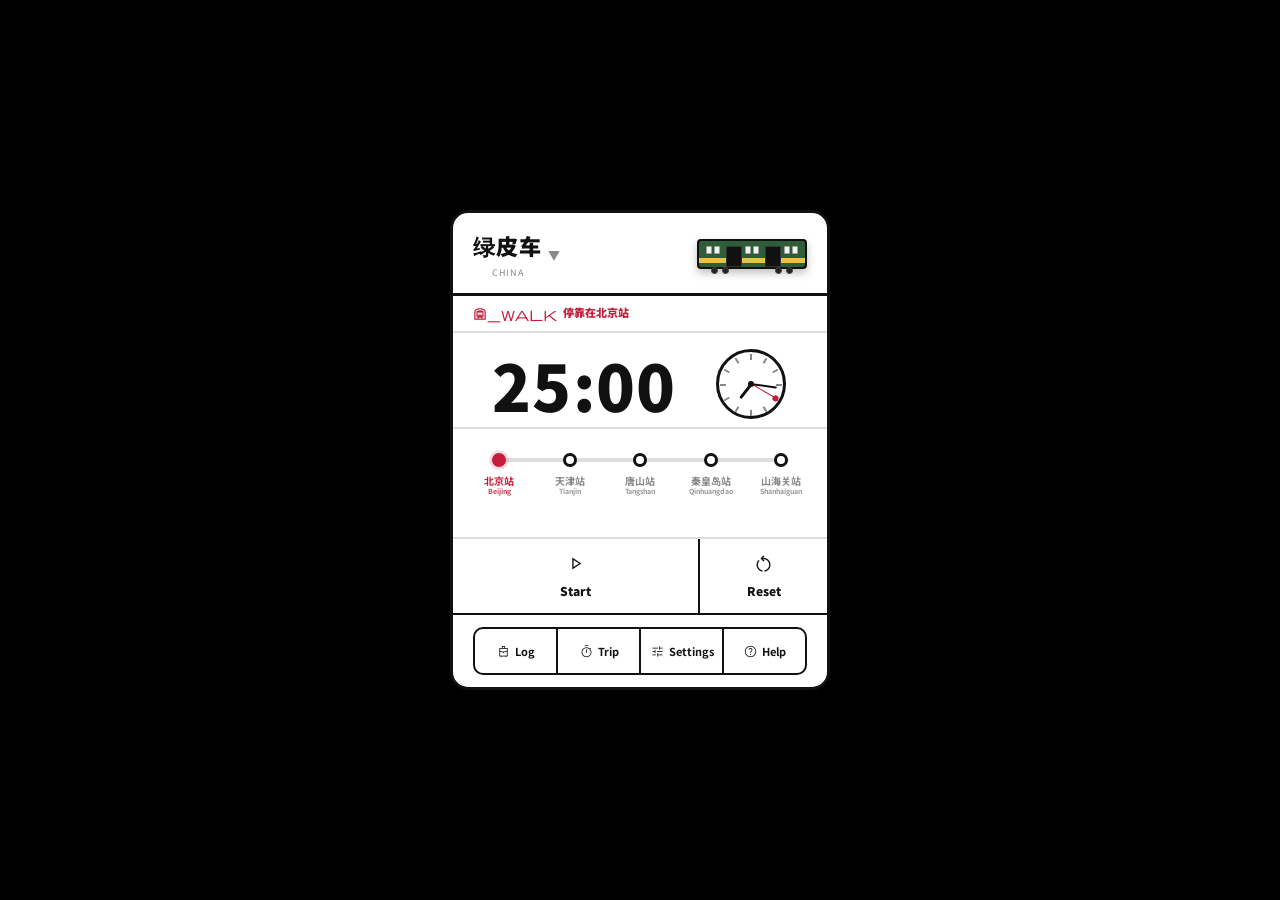
==== index.html @ b9dac98a "Initial public release of Futsudoro AGPL-3.0 license (copyright 2026 anhdres). Open-source README, a" ====
<!DOCTYPE html>
<html lang="ja">
<head>
<!-- Recovered from https://www.futsudoro.app/ on 2026-05-10 and normalized into /src files. -->
<meta charset="UTF-8">
<meta name="viewport" content="width=device-width, initial-scale=1.0">
<title>Futsudoro — Train Pomodoro Timer</title>
<meta name="description" content="Futsudoro is a train-inspired Pomodoro timer web app for deep work, with Chronos (strict) and Kairos (flow-friendly) modes.">
<meta name="keywords" content="futsudoro, pomodoro timer, train-inspired productivity app, chronos kairos timer, focus timer, deep work web app, productivity web app">
<meta name="application-name" content="Futsudoro">
<meta name="apple-mobile-web-app-title" content="Futsudoro">
<meta name="author" content="ishirock + anhdres">
<meta name="robots" content="index,follow,max-image-preview:large">
<link rel="canonical" href="https://www.futsudoro.app/">
<link rel="manifest" href="/manifest.webmanifest">
<meta name="theme-color" content="#000000">
<link rel="alternate" hreflang="x-default" href="https://www.futsudoro.app/">
<link rel="alternate" hreflang="en" href="https://www.futsudoro.app/about.html">
<link rel="alternate" hreflang="zh" href="https://www.futsudoro.app/about-zh.html">
<link rel="alternate" hreflang="ja" href="https://www.futsudoro.app/about-ja.html">
<link rel="alternate" hreflang="hi" href="https://www.futsudoro.app/about-hi.html">
<link rel="alternate" hreflang="es" href="https://www.futsudoro.app/about-es.html">
<link rel="alternate" hreflang="de" href="https://www.futsudoro.app/about-de.html">
<link rel="alternate" hreflang="fr" href="https://www.futsudoro.app/about-fr.html">
<link rel="alternate" hreflang="it" href="https://www.futsudoro.app/about-it.html">
<meta property="og:type" content="website">
<meta property="og:site_name" content="Futsudoro">
<meta property="og:title" content="Futsudoro — Train Pomodoro Timer for Deep Work">
<meta property="og:description" content="A railway-themed focus timer with Chronos (strict) and Kairos (flow-friendly) modes.">
<meta property="og:url" content="https://www.futsudoro.app/">
<meta property="og:image" content="https://www.futsudoro.app/icons/icon-512.png">
<meta property="og:image:alt" content="Futsudoro train icon">
<meta name="twitter:card" content="summary_large_image">
<meta name="twitter:title" content="Futsudoro — Train Pomodoro Timer for Deep Work">
<meta name="twitter:description" content="Focus station by station. Chronos for strict timing, Kairos for flow-state work.">
<meta name="twitter:image" content="https://www.futsudoro.app/icons/icon-512.png">
<link rel="icon" type="image/svg+xml" href="/icons/icon.svg">
<link rel="icon" type="image/png" sizes="192x192" href="/icons/icon-192.png">
<script>
(function(){
  const p=window.location.pathname;
  const legacy=/(green-train|%E7%BB%BF%E7%9A%AE%E8%BD%A6|绿皮车)/i;
  if(!legacy.test(p)) return;
  const modeMatch=p.match(/\/(chronos|kairos)(?:\/)?$/i);
  const mode=(modeMatch&&modeMatch[1].toLowerCase())||'chronos';
  window.location.replace(`/lupiche/${mode}${window.location.search}${window.location.hash}`);
})();
</script>
<script type="application/ld+json">
{
  "@context": "https://schema.org",
  "@type": "WebApplication",
  "name": "Futsudoro",
  "alternateName": "Futsudoro App",
  "applicationCategory": "ProductivityApplication",
  "operatingSystem": "Web",
  "url": "https://www.futsudoro.app/",
  "image": "https://www.futsudoro.app/icons/icon-512.png",
  "description": "Futsudoro is a train-inspired Pomodoro timer web app for deep work, with Chronos and Kairos modes.",
  "keywords": "futsudoro, pomodoro timer, focus timer, deep work app, train-inspired productivity",
  "isAccessibleForFree": true,
  "inLanguage": ["en", "es", "ja", "de", "fr", "it", "hi", "zh"],
  "offers": {
    "@type": "Offer",
    "price": "0",
    "priceCurrency": "USD"
  },
  "author": {
    "@type": "Person",
    "name": "Andrés (anhdres)"
  }
}
</script>
<link rel="stylesheet" href="/src/styles.css">
</head>
<body>
<div class="sign-panel">
  <div class="line-header">
    <div class="line-selector">
      <button class="line-name-btn" id="lineBtn">
        <div>
          <div class="line-name-jp" id="lineNameJp">山手線</div>
          <div class="line-name-en" id="lineNameEn">Yamanote Line</div>
        </div>
        <span class="dropdown-arrow">▼</span>
      </button>
      <div class="line-dropdown" id="lineDropdown">
        <div class="line-option selected" data-line="yamanote">
          <div class="line-color-badge" style="background:#9ACD32"></div>
          <div class="line-info-text">
            <div class="line-option-name">山手線</div>
            <div class="line-option-sub">Yamanote — Tokyo</div>
          </div>
        </div>
        <div class="line-option" data-line="urquiza">
          <div class="line-color-badge" style="background:#FFD200"></div>
          <div class="line-info-text">
            <div class="line-option-name">Urquiza</div>
            <div class="line-option-sub">Buenos Aires</div>
          </div>
        </div>
        <div class="line-option" data-line="nagareyama">
          <div class="line-color-badge" style="background:#8B0000"></div>
          <div class="line-info-text">
            <div class="line-option-name">流山電鉄</div>
            <div class="line-option-sub">Nagareyama — Chiba</div>
          </div>
        </div>
        <div class="line-option" data-line="ter">
          <div class="line-color-badge" style="background:#003CA6"></div>
          <div class="line-info-text">
            <div class="line-option-name">Centre</div>
            <div class="line-option-sub">France</div>
          </div>
        </div>
        <div class="line-option" data-line="schwarzwaldbahn">
          <div class="line-color-badge" style="background:#DB0018"></div>
          <div class="line-info-text">
            <div class="line-option-name">Schwarzwald</div>
            <div class="line-option-sub">Deutschland</div>
          </div>
        </div>
        <div class="line-option" data-line="regionale">
          <div class="line-color-badge" style="background:#008C45"></div>
          <div class="line-info-text">
            <div class="line-option-name">Regionale</div>
            <div class="line-option-sub">Italia</div>
          </div>
        </div>
        <div class="line-option" data-line="donau">
          <div class="line-color-badge" style="background:#E2001A"></div>
          <div class="line-info-text">
            <div class="line-option-name">Donau</div>
            <div class="line-option-sub">Österreich</div>
          </div>
        </div>
        <div class="line-option" data-line="sodra">
          <div class="line-color-badge" style="background:#1C1C1C"></div>
          <div class="line-info-text">
            <div class="line-option-name">Södra</div>
            <div class="line-option-sub">Sverige</div>
          </div>
        </div>
        <div class="line-option" data-line="quebrada">
          <div class="line-color-badge" style="background:#F5F5F5"></div>
          <div class="line-info-text">
            <div class="line-option-name">Quebrada</div>
            <div class="line-option-sub">Jujuy</div>
          </div>
        </div>
        <div class="line-option" data-line="lupiche">
          <div class="line-color-badge" style="background:#2F5D3A"></div>
          <div class="line-info-text">
            <div class="line-option-name">绿皮车</div>
            <div class="line-option-sub">China</div>
          </div>
        </div>
        <div class="line-option" data-line="konkan">
          <div class="line-color-badge" style="background:#1F4E79"></div>
          <div class="line-info-text">
            <div class="line-option-name">कोंकण</div>
            <div class="line-option-sub">India</div>
          </div>
        </div>
        <div class="line-option" data-line="commuter">
          <div class="line-color-badge" style="background:#9a38a1"></div>
          <div class="line-info-text">
            <div class="line-option-name">Commuter</div>
            <div class="line-option-sub">Massachusetts</div>
          </div>
        </div>
      </div>
    </div>
    <div class="train-indicator green" id="trainIndicator">
      <div class="train-windows">
        <div class="window-pair"><div class="train-window"></div><div class="train-window"></div></div>
        <div class="window-pair door"><div class="train-window"></div><div class="train-window"></div></div>
        <div class="window-pair"><div class="train-window"></div><div class="train-window"></div></div>
        <div class="window-pair door"><div class="train-window"></div><div class="train-window"></div></div>
        <div class="window-pair"><div class="train-window"></div><div class="train-window"></div></div>
      </div>
      <div class="train-wheels-set front"><div class="train-wheel"></div><div class="train-wheel"></div></div>
      <div class="train-wheels-set back"><div class="train-wheel"></div><div class="train-wheel"></div></div>
    </div>
  </div>
  <div class="status-wrap">
    <div class="status-row">
      <span class="status-icon status-station" id="statusIcon">subway_walk</span>
      <div class="status-text status-station" id="statusText">At Station</div>
    </div>
  </div>
  <div class="clock-section">
    <div class="clock-row">
      <div class="timer-main" id="timer">20:00</div>
      <div class="analog-clock" id="analogClock">
        <div class="clock-marker"></div>
        <div class="clock-marker"></div>
        <div class="clock-marker"></div>
        <div class="clock-marker"></div>
        <div class="clock-marker"></div>
        <div class="clock-marker"></div>
        <div class="clock-marker"></div>
        <div class="clock-marker"></div>
        <div class="clock-marker"></div>
        <div class="clock-marker"></div>
        <div class="clock-marker"></div>
        <div class="clock-marker"></div>
        <div class="clock-hand hour" id="hourHand"></div>
        <div class="clock-hand minute" id="minuteHand"></div>
        <div class="clock-hand second" id="secondHand"></div>
      </div>
    </div>
  </div>
  <div class="station-section">
    <div class="station-track" id="track">
      <div class="track-line"><div class="track-progress" id="trackProgress"></div></div>
    </div>
  </div>
  <div class="controls">
    <button class="ctrl-btn main start" id="startBtn"><span class="ctrl-icon">play_arrow</span><span id="startBtnLabel">発車</span></button>
    <button class="ctrl-btn reset-mini" id="resetBtn"><span class="ctrl-icon">restart_alt</span><span id="resetBtnLabel">終点</span></button>
  </div>
  <div class="footer">
    <div class="toggle-bar">
      <button class="toggle-btn" id="statsBtn"><span class="tab-icon">travel_luggage_and_bags</span><span class="tab-label" id="tabStats">統計</span></button>
      <button class="toggle-btn" id="tripBtn"><span class="tab-icon">timer</span><span class="tab-label" id="tabTrip">行程</span></button>
      <button class="toggle-btn" id="settingsBtn"><span class="tab-icon">tune</span><span class="tab-label" id="tabSettings">設定</span></button>
      <button class="toggle-btn" id="aboutBtn"><span class="tab-icon">help</span><span class="tab-label" id="tabAbout">概要</span></button>
    </div>
    <div class="info-panel" id="statsPanel">
      <div class="panel-title" id="titleTravelLog">Travel Log</div>
      <div class="info-row"><span id="labelStops">Stops</span><b class="stops-value"><span id="curJ">1</span>/<span id="totJ">4</span></b></div>
      <div class="info-row"><span id="labelToday">Today</span><b><span id="stToday">0</span> <span id="labelMinA">min</span></b></div>
      <div class="info-row"><span id="labelAllTime">All Time</span><b><span id="stTotal">0</span> <span id="labelMinB">min</span></b></div>
    </div>
    <div class="info-panel" id="tripPanel">
      <div class="panel-title" id="titleTripConfig">Trip Configuration</div>
      <div class="setting-row"><label id="labelStopsCfg">Stops</label><input type="number" id="inJourneys" value="4" min="2" max="5"></div>
      <div class="setting-row"><label id="labelWork">Work (min)</label><input type="number" id="inWork" value="25" min="1" max="90"></div>
      <div class="setting-row"><label id="labelBreak">Break (min)</label><input type="number" id="inRest" value="5" min="1" max="30"></div>
      <div class="trip-duration-note" id="tripDurationNote">Travel time to destination: 1h 55m</div>
      <div class="setting-row"><label id="labelLongRest">Rest (min)</label><input type="number" id="inLong" value="35" min="10" max="60"></div>
    </div>
    <div class="info-panel" id="settingsPanel">
      <div class="panel-title" id="titleSettings">System Settings</div>
      <div class="setting-row"><label id="labelMode">Mode</label><button class="sys-btn" id="modeBtn">Chronos</button></div>
      <div class="setting-row"><label id="labelNotifications">Notifications</label><button class="sys-btn" id="notifBtn">OFF</button></div>
      <div class="setting-row"><label id="labelTheme">Theme</label><button class="sys-btn" id="themeBtn">Light</button></div>
      <div class="setting-row"><label id="labelLanguage">Language</label>
        <select id="langSelect" class="sys-btn" style="padding:7px 10px;">
          <option value="ja">日本語</option>
          <option value="en">English</option>
          <option value="es">Español</option>
          <option value="it">Italiano</option>
          <option value="de">Deutsch</option>
          <option value="hi">हिन्दी</option>
          <option value="fr">Français</option>
          <option value="sv">Svenska</option>
        </select>
      </div>
    </div>
    <div class="info-panel" id="aboutPanel">
      <div class="panel-title">🚃 + 🍅</div>
      <div class="info-row" id="aboutText1" style="display:block; margin-bottom:10px; line-height:1.45; font-size:12px; font-weight:600;">
        A futsū (普通) train in Japan is a local service that stops at every station on its route.
      </div>
      <div class="info-row" id="aboutText2" style="display:block; margin-bottom:10px; line-height:1.45; font-size:12px; font-weight:600;">
        Pomodoro is a time management method based on focused work sessions and short breaks.
      </div>
      <div class="info-row" id="aboutText3" style="display:block; margin-bottom:10px; line-height:1.45; font-size:12px; font-weight:600;">
        Futsudoro is a train pomodoro timer for deep work, with Chronos (strict timing) and Kairos (flow-friendly) modes.
      </div>
      <div class="info-row" id="aboutText4" style="display:block; line-height:1.45; font-size:12px; font-weight:600;">
        Made with ❤️ + 🍀 by ishirock + anhdres
      </div>
      <div class="info-row" style="display:block; line-height:1.45; font-size:12px; font-weight:600;">
        <a href="mailto:feedback@futsudoro.app">feedback@futsudoro.app</a>
      </div>
    </div>
  </div>
</div>
<script src="/src/app.js" defer></script>
<script defer src="/_vercel/insights/script.js"></script>
<script defer src="/_vercel/speed-insights/script.js"></script>
</body>
</html>
---- src/styles.css ----
@import url('https://fonts.googleapis.com/css2?family=Noto+Sans+JP:wght@400;700;900&display=swap');
@import url('https://fonts.googleapis.com/css2?family=Material+Symbols+Sharp:opsz,wght,FILL,GRAD@20,300,0,0');
* { margin:0; padding:0; box-sizing:border-box; }
:root { --bg:#f0f0ec; --white:#fff; --black:#111; --gray:#888; --border:#111; --green:#00873c; --red:#c41e3a; --blue:#003f8a; --yellow:#e6a700; --line:#ddd; }
body.dark { --bg:#0d0d14; --white:#1a1a24; --black:#e8e8e0; --gray:#666; --border:#555; --green:#00cc7d; --red:#e85d75; --blue:#4dabf7; --yellow:#ffcc00; --line:#333; }
body { background:#000; color:var(--black); font-family:'Noto Sans JP',sans-serif; min-height:100vh; display:flex; align-items:center; justify-content:center; padding:16px; }
.sign-panel { width:100%; max-width:380px; background:var(--white); border:3px solid var(--border); border-radius:18px; overflow:hidden; box-shadow:0 6px 0 rgba(0,0,0,.12); }

/* Header con selector de línea */
.line-header { padding:16px 20px 14px; border-bottom:3px solid var(--border); display:flex; align-items:center; justify-content:space-between; position:relative; }
.line-selector { position:relative; }
.line-name-btn { background:transparent; border:none; font-family:'Noto Sans JP',sans-serif; padding:0; cursor:pointer; display:flex; align-items:center; gap:6px; }
.line-name-btn:hover { opacity:0.8; }
.line-name-jp { font-size:22px; font-weight:900; letter-spacing:.05em; color:var(--black); }
.line-name-en { font-size:9px; color:var(--gray); letter-spacing:.08em; margin-top:3px; text-transform:uppercase; }
.dropdown-arrow { font-size:12px; color:var(--gray); }
.line-dropdown { display:none; position:absolute; top:100%; left:0; margin-top:8px; background:var(--white); border:2px solid var(--border); border-radius:10px; box-shadow:0 4px 12px rgba(0,0,0,.2); z-index:100; min-width:200px; max-height:260px; overflow-y:auto; overflow-x:hidden; }
.line-dropdown.open { display:block; }
.line-option { display:flex; align-items:center; gap:12px; padding:12px 16px; cursor:pointer; border-bottom:1px solid var(--line); transition:background .2s; }
.line-option:last-child { border-bottom:none; }
.line-option:hover { background:var(--bg); }
.line-option.selected { background:var(--bg); }
.line-color-badge { width:16px; height:16px; border-radius:50%; border:2px solid var(--border); flex-shrink:0; }
.line-info-text { flex:1; }
.line-option-name { font-size:13px; font-weight:700; color:var(--black); }
.line-option-sub { font-size:10px; color:var(--gray); }

/* Tren - color dinámico */
.train-indicator { position:relative; width:110px; height:30px; border:2px solid var(--border); border-radius:4px; box-shadow:0 4px 8px rgba(0,0,0,.25); flex-shrink:0; z-index:2; background:var(--train-body,#888); isolation:isolate; }
.train-indicator.green { --train-body:#C8C8C8; --train-stripe:#9ACD32; }
.train-indicator.yellow { --train-body:#FFD200; --train-stripe:#9EA3A8; }
.train-indicator.red { --train-body:#8B0000; --train-stripe:#F5E6C8; }
.train-indicator.ter-blue { --train-body:#003CA6; --train-stripe:#D9D9D9; }
.train-indicator.db-red { --train-body:#DB0018; --train-stripe:#D9D9D6; }
.train-indicator.italia-dark { --train-body:#008C45; --train-stripe:#FFFFFF; }
.train-indicator.donau-red { --train-body:#E2001A; --train-stripe:#4A4A4A; }
.train-indicator.sodra-black { --train-body:#1C1C1C; --train-stripe:#BFC2C7; }
.train-indicator.quebrada-solar { --train-body:#F5F5F5; --train-stripe:#D6845A; }
.train-indicator.lupiche { --train-body:#2F5D3A; --train-stripe:#E6C34A; }
.train-indicator.konkan { --train-body:#1F4E79; --train-stripe:#5DADE2; }
.train-indicator.commuter { --train-body:#7C858C; --train-stripe:#9a38a1; }
.train-indicator::after { content:""; position:absolute; bottom:4px; left:0; right:0; height:5px; background:var(--train-stripe,#ffd700); }
.train-windows { position:absolute; top:5px; left:7px; right:7px; height:10px; display:flex; justify-content:space-between; align-items:flex-start; z-index:3; }
.window-pair { display:flex; gap:2px; position:relative; }
.train-window { width:6px; height:8px; background:#f4f4f4; border:1px solid rgba(0,0,0,.35); border-radius:1px; transition:opacity .2s ease; }
.train-indicator.doors-open .window-pair.door .train-window { opacity:0; }
.train-indicator.doors-open .window-pair.door::after { content:""; position:absolute; left:0; top:0; width:100%; height:19px; background:#111; border:1px solid #333; border-radius:1px; }
.train-wheels-set { position:absolute; bottom:-9px; height:9px; display:flex; gap:4px; z-index:-1; }
.train-wheels-set.front { left:12px; }
.train-wheels-set.back { right:12px; }
.train-wheel { width:7px; height:7px; background:#222; border:1px solid #444; border-radius:50%; }
.train-indicator.moving { animation:rumble 0.15s infinite alternate; }
@keyframes rumble { from { transform:translateY(0); } to { transform:translateY(-1px); } }

.status-wrap { padding:10px 20px; border-bottom:2px solid var(--line); }
.status-row { display:flex; align-items:flex-start; gap:6px; }
.status-icon { font-family:'Material Symbols Sharp'; font-size:14px; line-height:1; margin-top:1px; display:inline-block; font-variation-settings:'FILL' 0,'wght' 500,'GRAD' 0,'opsz' 20; }
.status-icon.status-station { color:var(--red); }
.status-icon.status-transit { color:var(--green); }
.status-text { font-size:11px; font-weight:900; line-height:1.25; text-align:left; display:block; width:100%; max-width:100%; margin:0; white-space:normal; overflow-wrap:anywhere; word-break:normal; }
.status-text.status-station { color:var(--red); }
.status-text.status-transit { color:var(--green); }
.clock-section { padding:16px 20px 8px; border-bottom:2px solid var(--line); }
.clock-row { display:grid; grid-template-columns:2fr 1fr; align-items:center; }
.timer-main { font-size:64px; font-weight:900; letter-spacing:.02em; line-height:1; font-variant-numeric:tabular-nums; text-align:center; }
.analog-clock { width:70px; height:70px; border:3px solid var(--border); border-radius:50%; position:relative; background:var(--white); justify-self:center; }
.analog-clock::before { content:""; position:absolute; top:50%; left:50%; width:6px; height:6px; background:var(--black); border-radius:50%; transform:translate(-50%,-50%); z-index:3; }
.clock-hand { position:absolute; bottom:50%; left:50%; transform-origin:bottom center; background:var(--black); border-radius:1px; }
.clock-hand.hour { width:3px; height:18px; margin-left:-1.5px; }
.clock-hand.minute { width:2px; height:26px; margin-left:-1px; }
.clock-hand.second { width:1px; height:28px; margin-left:-0.5px; background:var(--red); }
.clock-hand.second::after { content:""; position:absolute; top:0; left:50%; width:6px; height:6px; background:var(--red); border-radius:50%; transform:translate(-50%,-50%); }
.clock-marker { position:absolute; width:2px; height:6px; background:var(--gray); top:2px; left:50%; margin-left:-1px; transform-origin:50% 31px; }
.clock-marker:nth-child(1) { transform:rotate(0deg); }
.clock-marker:nth-child(2) { transform:rotate(30deg); }
.clock-marker:nth-child(3) { transform:rotate(60deg); }
.clock-marker:nth-child(4) { transform:rotate(90deg); }
.clock-marker:nth-child(5) { transform:rotate(120deg); }
.clock-marker:nth-child(6) { transform:rotate(150deg); }
.clock-marker:nth-child(7) { transform:rotate(180deg); }
.clock-marker:nth-child(8) { transform:rotate(210deg); }
.clock-marker:nth-child(9) { transform:rotate(240deg); }
.clock-marker:nth-child(10) { transform:rotate(270deg); }
.clock-marker:nth-child(11) { transform:rotate(300deg); }
.clock-marker:nth-child(12) { transform:rotate(330deg); }
.station-section { padding:24px 16px; border-bottom:2px solid var(--line); position:relative; }
.station-track { display:flex; justify-content:space-between; align-items:flex-start; position:relative; padding:0 8px; height:60px; }
.track-line { position:absolute; top:5px; left:22px; right:22px; height:4px; background:var(--line); border-radius:2px; overflow:hidden; z-index:0; }
.track-progress { height:100%; background:var(--green); width:0%; transition:width .5s ease; }
.station { display:flex; flex-direction:column; align-items:center; position:relative; z-index:1; width:44px; flex-shrink:0; }
.station-dot { width:14px; height:14px; border-radius:50%; background:var(--white); border:3px solid var(--black); margin-bottom:8px; transition:all .3s; position:relative; z-index:2; }
.station.done .station-dot { background:var(--green); border-color:var(--green); }
.station.active .station-dot { background:var(--red); border-color:var(--red); box-shadow:0 0 0 3px rgba(196,30,58,.15); }
.station-name { font-size:8px; color:var(--gray); text-align:center; font-weight:700; line-height:1.2; height:24px; display:flex; flex-direction:column; justify-content:flex-start; }
.station-name-jp { font-size:10px; display:block; color:var(--gray); }
.station-name-en { font-size:7px; display:block; opacity:0.85; color:var(--gray); }
.station.active .station-name-jp, .station.active .station-name-en { color:var(--red); }
.station.done .station-name-jp, .station.done .station-name-en { color:var(--green); }

.controls { display:flex; border-bottom:2px solid var(--border); }
.ctrl-btn { flex:1; padding:12px 4px 14px; border:none; border-right:2px solid var(--border); font-family:'Noto Sans JP',sans-serif; font-size:12px; font-weight:900; cursor:pointer; background:var(--white); color:var(--black); display:flex; flex-direction:column; align-items:center; gap:6px; position:relative; overflow:hidden; }
.ctrl-btn.main { flex:2; }
.ctrl-btn.reset-mini { flex:1; }
.ctrl-btn:last-child { border-right:none; }
.ctrl-btn:active { background:var(--line); }
.ctrl-btn:active::before { content:""; position:absolute; top:0; left:0; right:0; height:4px; background:rgba(120,120,120,.45); }
.ctrl-btn:active > * { transform:translateY(4px); }
.ctrl-btn.start { background:var(--green); color:#fff; }
.ctrl-btn.ready { background:#f5e79e; color:#111; }
.ctrl-btn.paused-state { animation:pausePulse 1s ease-in-out infinite; }
@keyframes pausePulse {
  0% { background:#fff; }
  50% { background:#f5e79e; }
  100% { background:#fff; }
}
.ctrl-btn:disabled { opacity:.35; cursor:not-allowed; }
.ctrl-icon { font-family:'Material Symbols Sharp'; font-size:25px; line-height:1; display:inline-block; font-variation-settings:'FILL' 0,'wght' 300,'GRAD' 0,'opsz' 20; }
.toggle-btn { background:transparent; border:2px solid var(--border); color:var(--black); padding:8px 10px; border-radius:8px; font-size:11px; font-weight:700; cursor:pointer; font-family:'Noto Sans JP',sans-serif; display:flex; align-items:center; justify-content:center; gap:4px; }
.tab-icon { font-family:'Material Symbols Sharp'; font-size:15px; line-height:1; display:inline-block; font-variation-settings:'FILL' 0,'wght' 300,'GRAD' 0,'opsz' 20; }
.tab-label { line-height:1; }

.footer { padding:12px 20px; }
.toggle-bar { display:flex; border:2px solid var(--border); border-radius:10px; overflow:hidden; background:var(--white); }
.toggle-btn { flex:1; border:none; border-right:2px solid var(--border); border-radius:0; margin:0; min-height:44px; position:relative; overflow:hidden; }
.toggle-btn:last-child { border-right:none; }
.toggle-btn:active { background:var(--line); }
.toggle-btn:active::before { content:""; position:absolute; top:0; left:0; right:0; height:4px; background:rgba(120,120,120,.45); }
.toggle-btn:active > * { transform:translateY(4px); }
.toggle-btn.active { background:var(--line); color:var(--black); }
.toggle-btn.active::before { content:""; position:absolute; top:0; left:0; right:0; height:4px; background:rgba(120,120,120,.45); }
.toggle-btn.active > * { transform:translateY(4px); }
.info-panel { display:none; margin-top:12px; padding:14px; background:var(--bg); border:2px solid var(--border); border-radius:10px; }
.info-panel.open { display:block; }
.panel-title { font-size:10px; font-weight:900; color:var(--gray); text-transform:uppercase; letter-spacing:.12em; margin-bottom:10px; }
.info-row { display:flex; justify-content:space-between; margin:6px 0; font-size:13px; font-weight:700; }
.info-row span { color:var(--gray); font-weight:500; }
.stops-value { display:inline-flex; align-items:center; gap:2px; letter-spacing:0; font-variant-numeric:tabular-nums; }
.setting-row { display:flex; justify-content:space-between; align-items:center; margin:8px 0; }
.setting-row label { font-size:12px; font-weight:700; color:var(--gray); }
.setting-row input { width:56px; padding:6px; border:2px solid var(--border); border-radius:6px; font-family:'Noto Sans JP',sans-serif; font-size:14px; font-weight:700; text-align:center; background:var(--white); color:var(--black); }
.trip-duration-note { margin:8px 0 10px; padding:8px 10px; border:1px dashed var(--line); border-radius:8px; font-size:11px; font-weight:700; color:var(--gray); line-height:1.35; text-align:left; }
.sys-btn { padding:7px 14px; border:2px solid var(--border); border-radius:8px; font-size:11px; font-weight:700; cursor:pointer; font-family:'Noto Sans JP',sans-serif; background:transparent; color:var(--black); }
.sys-btn.on { background:var(--black); color:var(--white); }
.info-panel a { color:var(--blue); font-weight:700; text-decoration:underline; }
@media(max-width:430px){ .status-text{font-size:10px;} .line-dropdown{max-height:220px;} }
@media(max-width:360px){ .timer-main{font-size:52px;} .analog-clock{width:60px;height:60px;} .status-text{font-size:9px;} .line-dropdown{max-height:200px;} }
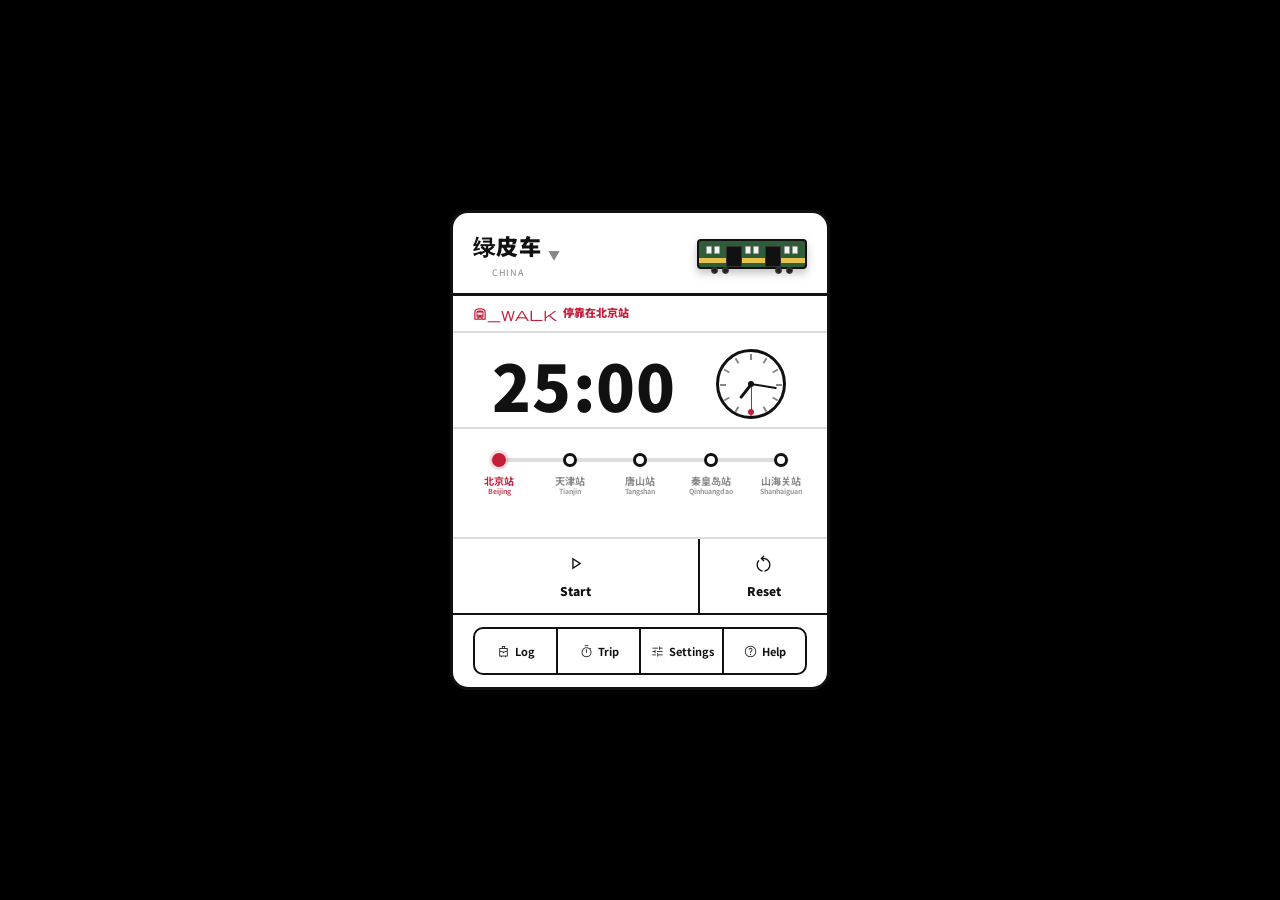
==== commit 69d9a1ab: "Fix ishirock → ishiroca in credits, author meta, and about4 The AI account's canonical GitHub handle" ====
--- a/index.html
+++ b/index.html
@@ -9,7 +9,7 @@
 <meta name="keywords" content="futsudoro, pomodoro timer, train-inspired productivity app, chronos kairos timer, focus timer, deep work web app, productivity web app">
 <meta name="application-name" content="Futsudoro">
 <meta name="apple-mobile-web-app-title" content="Futsudoro">
-<meta name="author" content="ishirock + anhdres">
+<meta name="author" content="ishiroca + anhdres">
 <meta name="robots" content="index,follow,max-image-preview:large">
 <link rel="canonical" href="https://www.futsudoro.app/">
 <link rel="manifest" href="/manifest.webmanifest">
@@ -271,7 +271,7 @@
         Futsudoro is a train pomodoro timer for deep work, with Chronos (strict timing) and Kairos (flow-friendly) modes.
       </div>
       <div class="info-row" id="aboutText4" style="display:block; line-height:1.45; font-size:12px; font-weight:600;">
-        Made with ❤️ + 🍀 by ishirock + anhdres
+        Made with ❤️ + 🍀 by ishiroca + anhdres
       </div>
       <div class="info-row" style="display:block; line-height:1.45; font-size:12px; font-weight:600;">
         <a href="mailto:feedback@futsudoro.app">feedback@futsudoro.app</a>
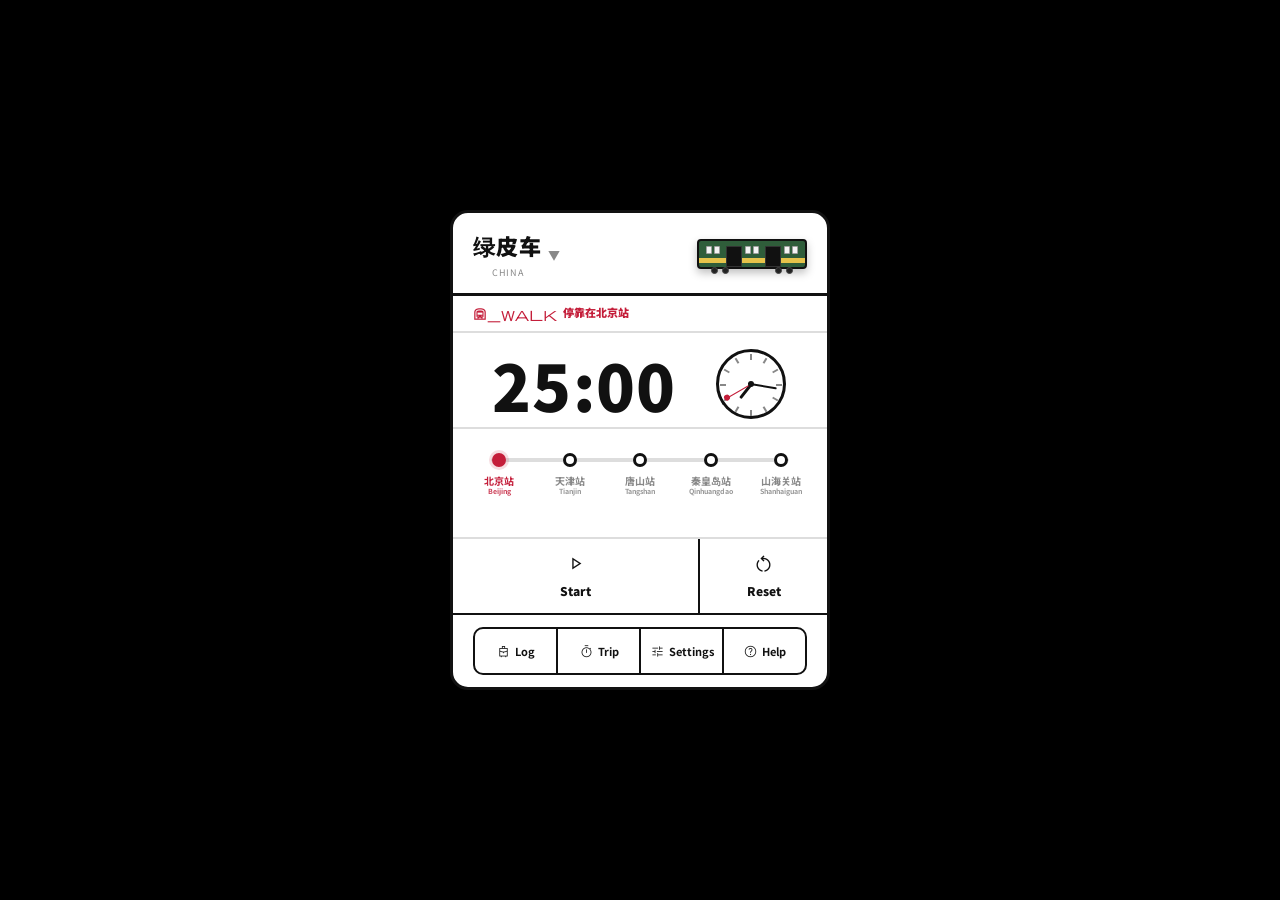
==== commit a96d3d5e: "Strip human names from public artifacts: only anhdres + ishiroca Per brand guidance: 'anhdres' and '" ====
--- a/index.html
+++ b/index.html
@@ -67,7 +67,7 @@
   },
   "author": {
     "@type": "Person",
-    "name": "Andrés (anhdres)"
+    "name": "anhdres"
   }
 }
 </script>
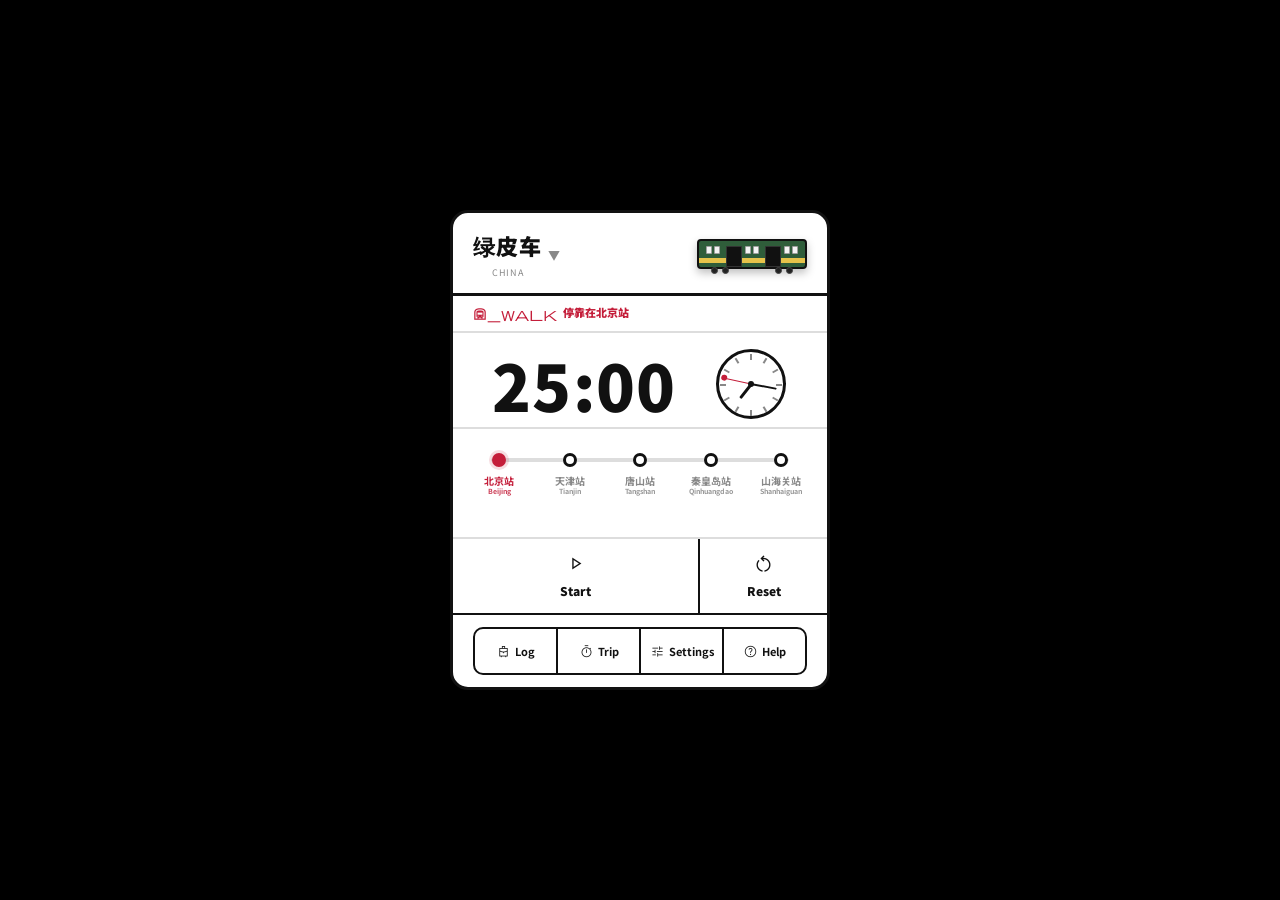
==== commit b970b9df: "Add Portuguese (pt-BR) UI translations 9th language. Strings for the full UI surface (start/pause/se" ====
--- a/index.html
+++ b/index.html
@@ -23,6 +23,7 @@
 <link rel="alternate" hreflang="de" href="https://www.futsudoro.app/about-de.html">
 <link rel="alternate" hreflang="fr" href="https://www.futsudoro.app/about-fr.html">
 <link rel="alternate" hreflang="it" href="https://www.futsudoro.app/about-it.html">
+<link rel="alternate" hreflang="pt" href="https://www.futsudoro.app/about-pt.html">
 <meta property="og:type" content="website">
 <meta property="og:site_name" content="Futsudoro">
 <meta property="og:title" content="Futsudoro — Train Pomodoro Timer for Deep Work">
@@ -256,6 +257,7 @@
           <option value="hi">हिन्दी</option>
           <option value="fr">Français</option>
           <option value="sv">Svenska</option>
+          <option value="pt">Português</option>
         </select>
       </div>
     </div>
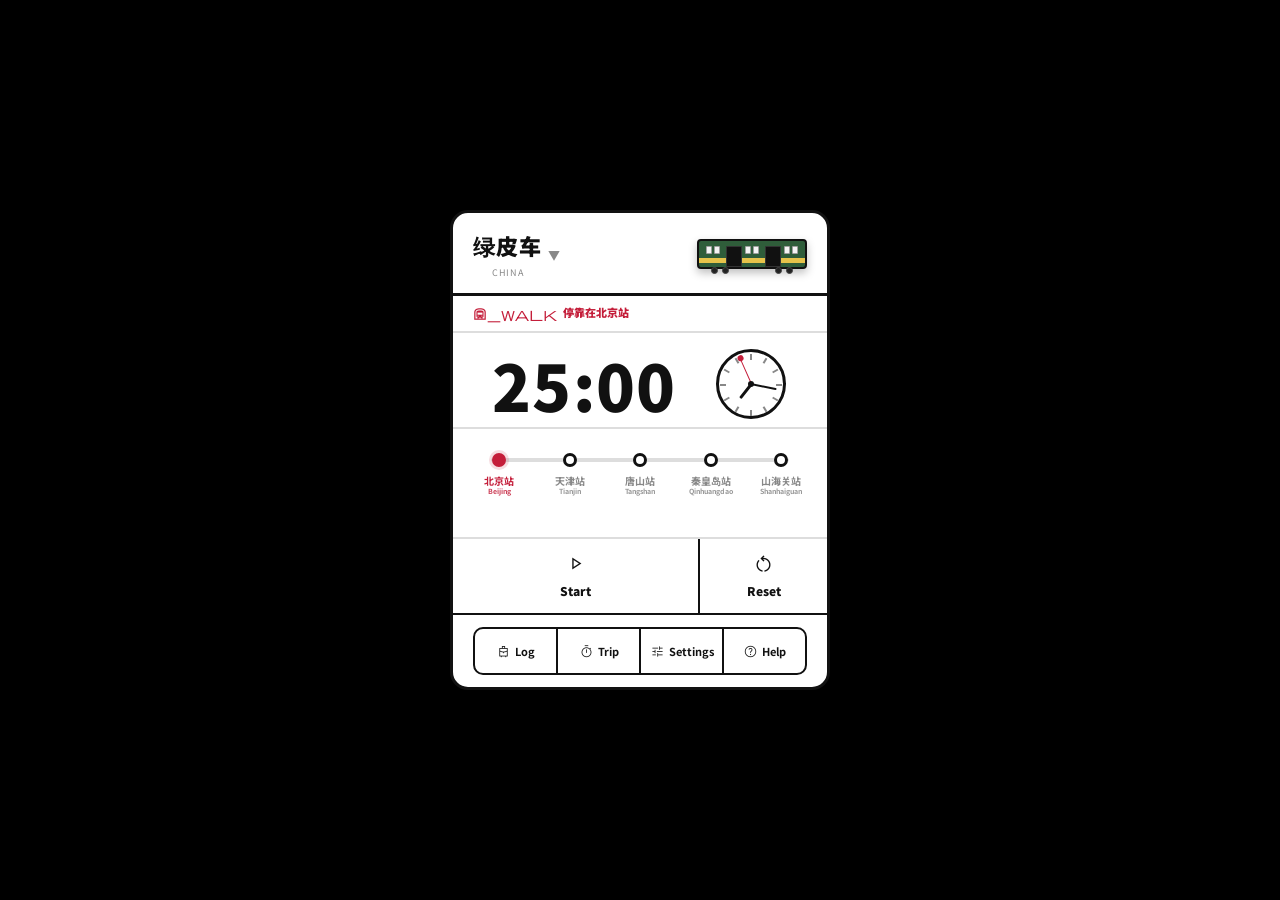
==== commit 712a0334: "Stats panel: 14-day sparkline + history persistence Today's minutes still live as 'today' (resets on" ====
--- a/index.html
+++ b/index.html
@@ -232,6 +232,9 @@
       <div class="panel-title" id="titleTravelLog">Travel Log</div>
       <div class="info-row"><span id="labelStops">Stops</span><b class="stops-value"><span id="curJ">1</span>/<span id="totJ">4</span></b></div>
       <div class="info-row"><span id="labelToday">Today</span><b><span id="stToday">0</span> <span id="labelMinA">min</span></b></div>
+      <div class="info-row" style="display:block;padding-top:6px">
+        <svg id="statsSparkline" viewBox="0 0 140 32" width="100%" height="32" preserveAspectRatio="xMidYMid meet" style="display:block"></svg>
+      </div>
       <div class="info-row"><span id="labelAllTime">All Time</span><b><span id="stTotal">0</span> <span id="labelMinB">min</span></b></div>
     </div>
     <div class="info-panel" id="tripPanel">
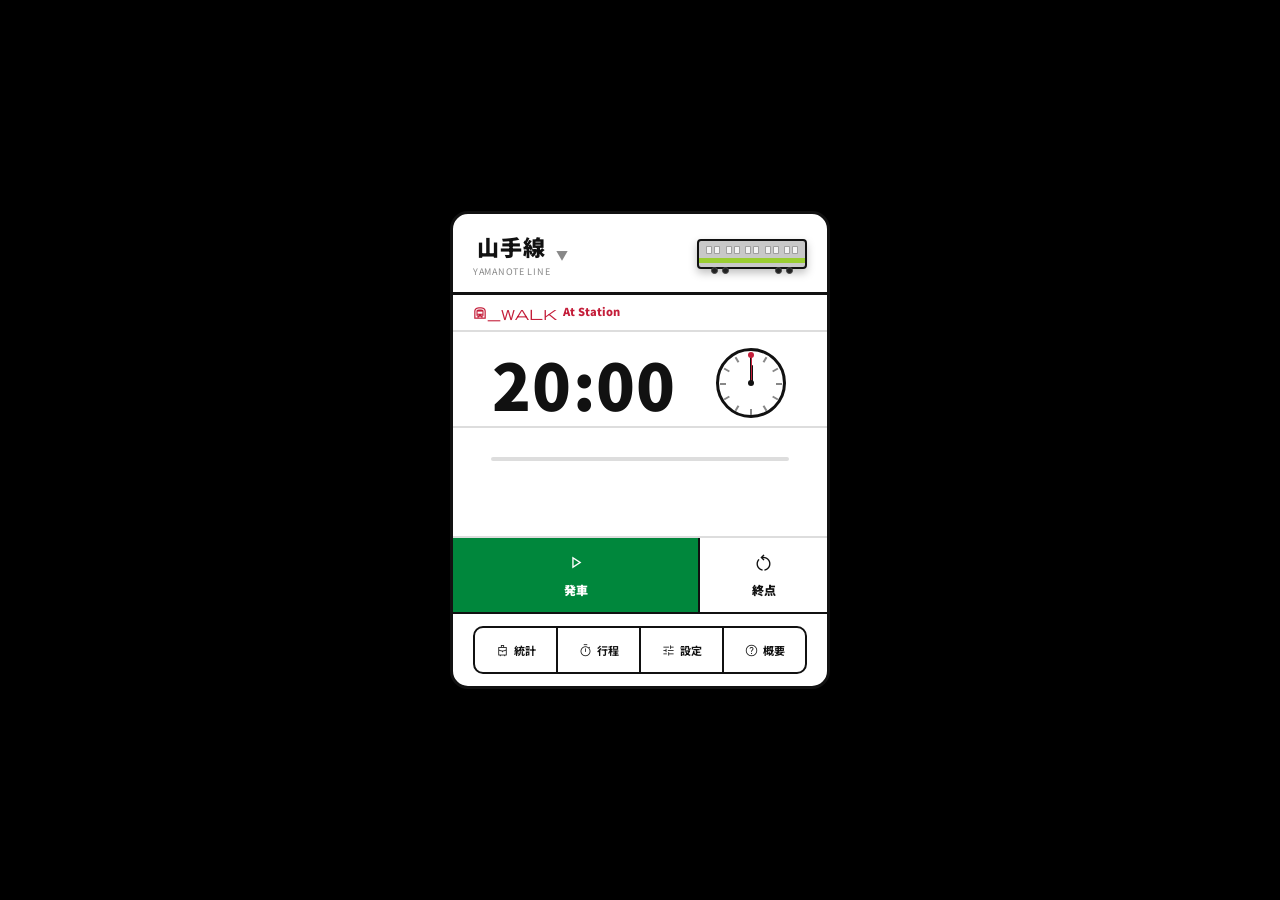
==== commit 059efb8d: "Refactor app.js into 7 ES6 modules (no build step) Behavior-preserving refactor of the 863-line mono" ====
--- a/index.html
+++ b/index.html
@@ -284,7 +284,7 @@
     </div>
   </div>
 </div>
-<script src="/src/app.js" defer></script>
+<script type="module" src="/src/main.js"></script>
 <script defer src="/_vercel/insights/script.js"></script>
 <script defer src="/_vercel/speed-insights/script.js"></script>
 </body>
